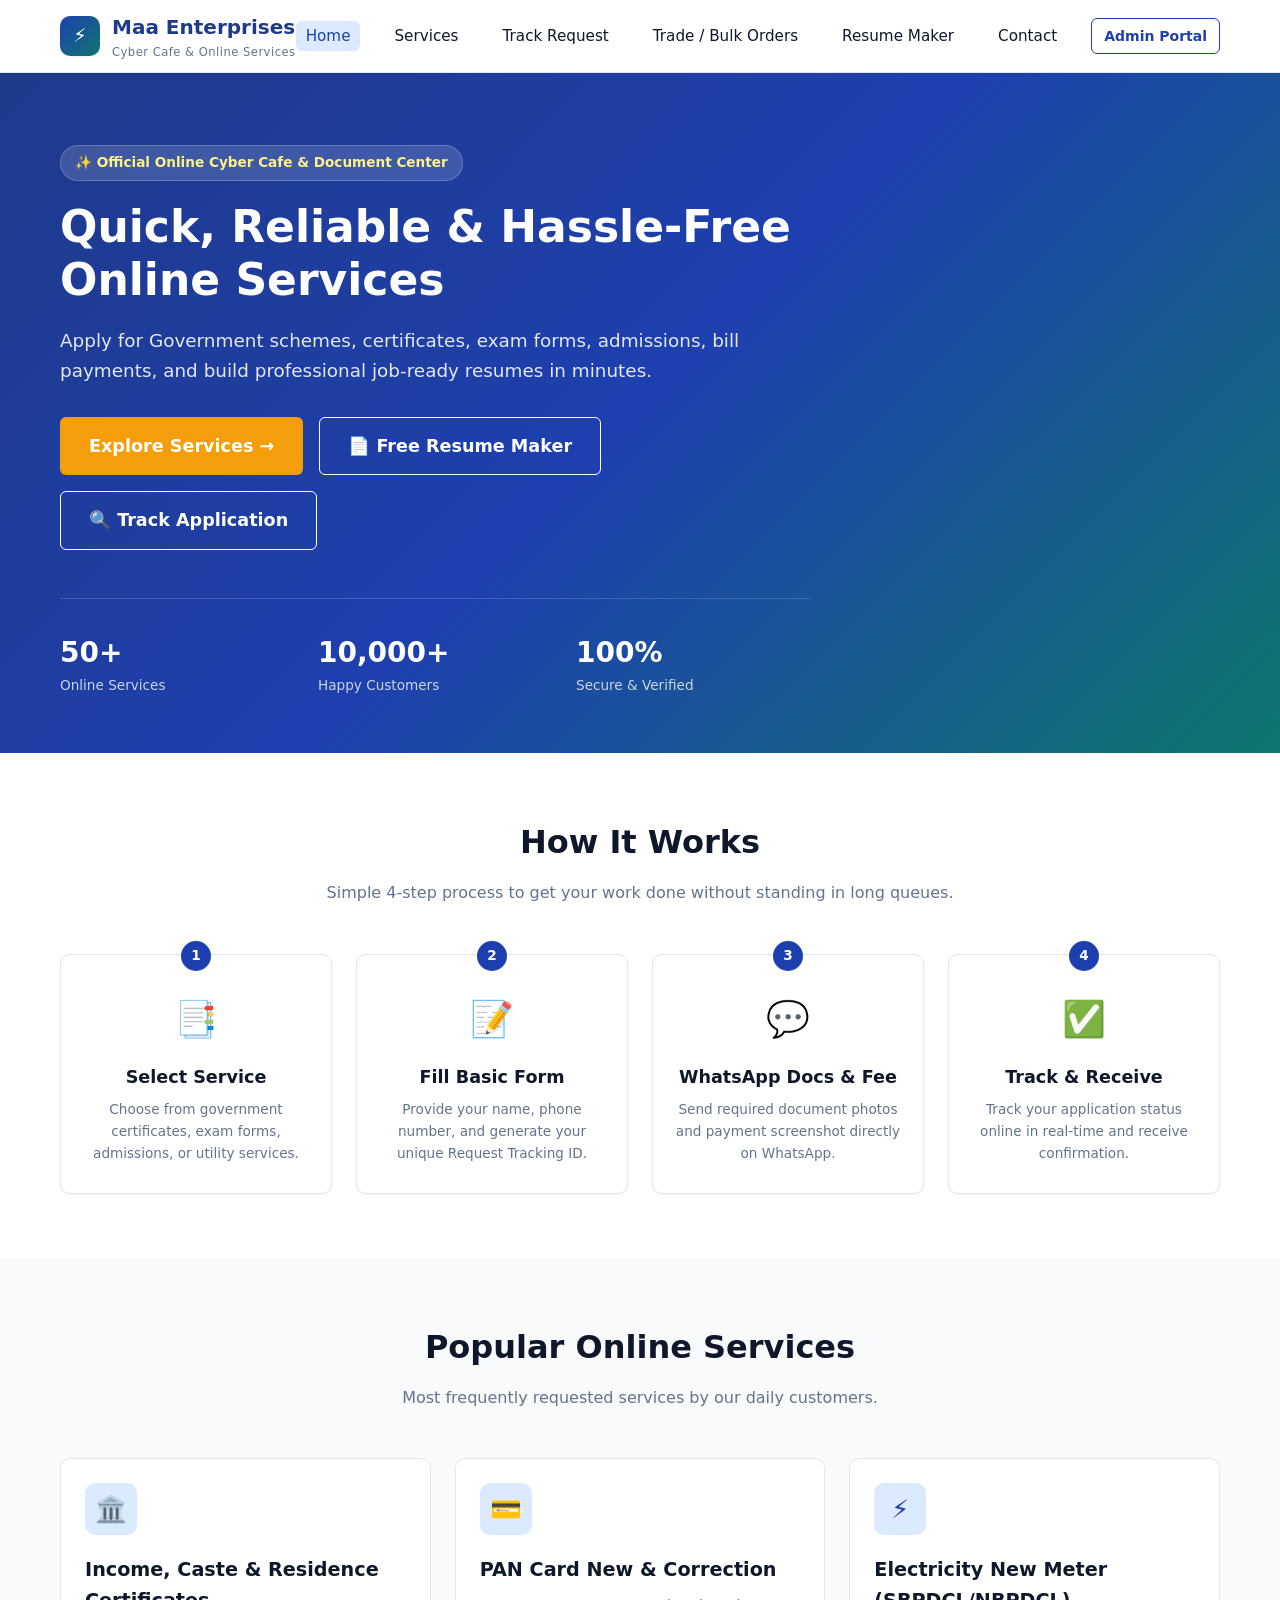
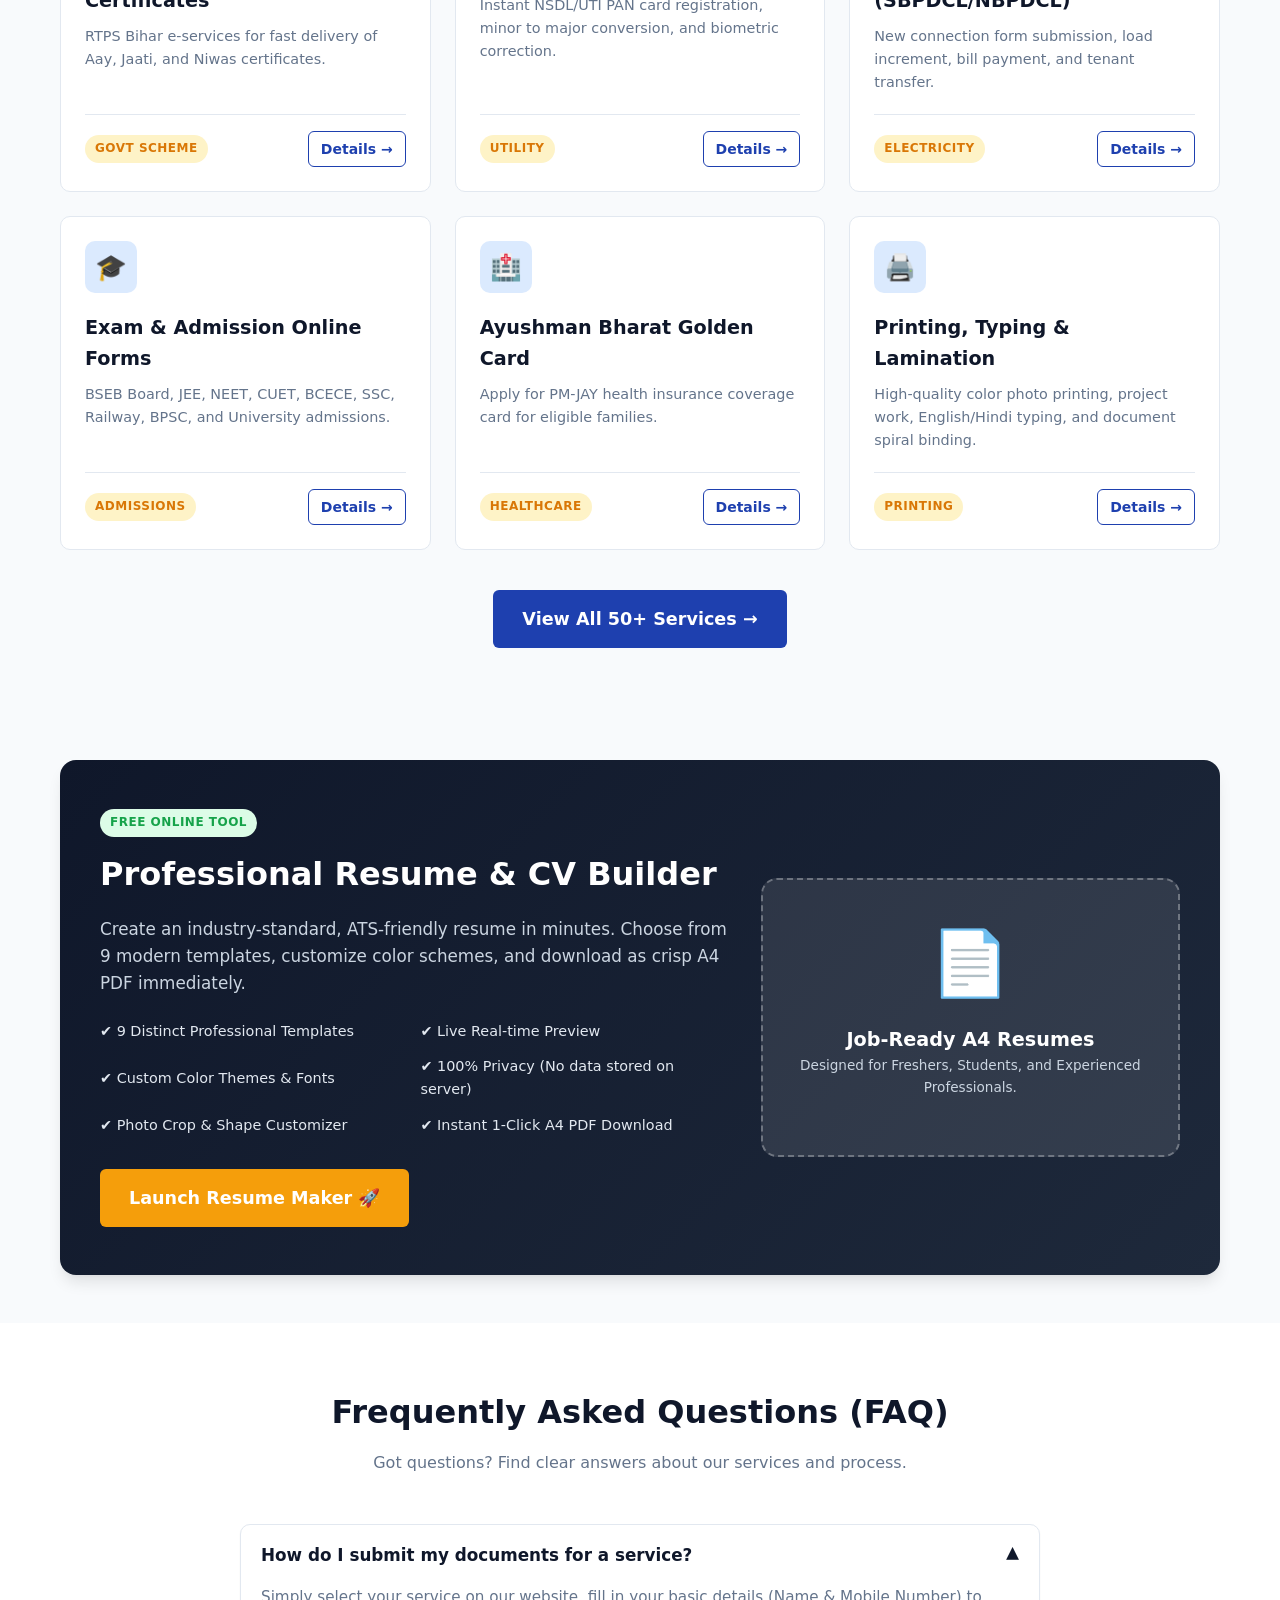
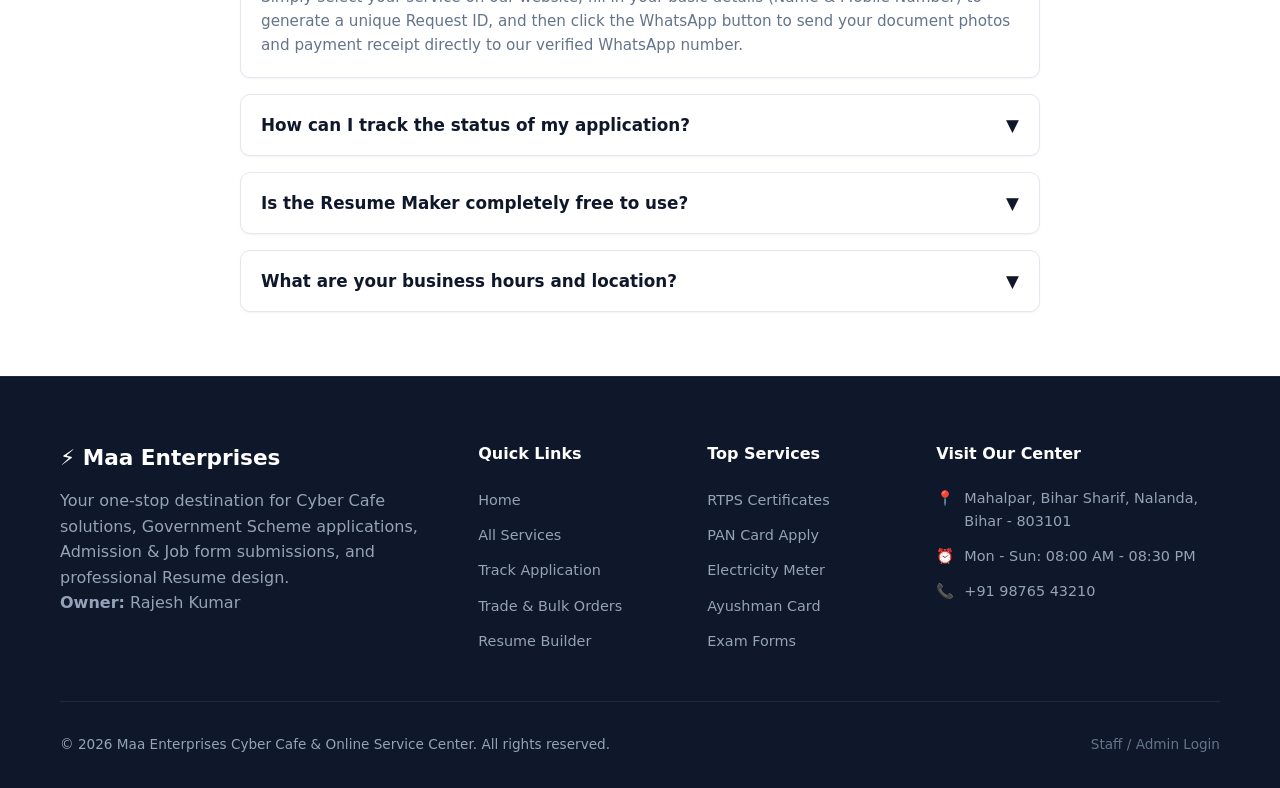
==== index.html @ 3165393e "Create index.html" ====
<!DOCTYPE html>
<html lang="en">
<head>
  <meta charset="UTF-8">
  <meta name="viewport" content="width=device-width, initial-scale=1.0">
  <title>Maa Enterprises — Cyber Cafe & Online Service Center</title>
  <meta name="description" content="Online Service Center, Cyber Cafe, Government Scheme applications, Form filling, Resume Maker, and Instant WhatsApp document processing at Mahalpar, Bihar Sharif.">
  <link rel="stylesheet" href="css/style.css">
  <link rel="preconnect" href="https://fonts.googleapis.com">
  <link rel="preconnect" href="https://fonts.gstatic.com" crossorigin>
  <link href="https://fonts.googleapis.com/css2?family=Poppins:wght@400;500;600;700;800&family=Roboto:wght@400;500;700&display=swap" rel="stylesheet">
</head>
<body>

  <!-- Navbar -->
  <header class="navbar">
    <div class="container nav-container">
      <a href="index.html" class="brand-logo">
        <div class="brand-badge">⚡</div>
        <div class="brand-text">
          <span>Maa Enterprises</span>
          <small>Cyber Cafe & Online Services</small>
        </div>
      </a>

      <button class="hamburger" id="hamburger-btn" aria-label="Toggle navigation">☰</button>

      <ul class="nav-links" id="nav-links">
        <li><a href="index.html" class="nav-link">Home</a></li>
        <li><a href="services.html" class="nav-link">Services</a></li>
        <li><a href="track-request.html" class="nav-link">Track Request</a></li>
        <li><a href="trade-request.html" class="nav-link">Trade / Bulk Orders</a></li>
        <li><a href="resume-maker.html" class="nav-link">Resume Maker</a></li>
        <li><a href="contact.html" class="nav-link">Contact</a></li>
        <li><a href="login.html" class="btn btn-outline btn-sm">Admin Portal</a></li>
      </ul>
    </div>
  </header>

  <!-- Hero Section -->
  <section class="hero">
    <div class="container">
      <div class="hero-content">
        <span class="hero-tag">✨ Official Online Cyber Cafe & Document Center</span>
        <h1 class="hero-title">Quick, Reliable & Hassle-Free Online Services</h1>
        <p class="hero-subtitle">Apply for Government schemes, certificates, exam forms, admissions, bill payments, and build professional job-ready resumes in minutes.</p>
        
        <div class="hero-cta-group">
          <a href="services.html" class="btn btn-accent btn-lg">Explore Services →</a>
          <a href="resume-maker.html" class="btn btn-outline-light btn-lg">📄 Free Resume Maker</a>
          <a href="track-request.html" class="btn btn-outline-light btn-lg">🔍 Track Application</a>
        </div>

        <div class="hero-stats">
          <div class="hero-stat-item">
            <h3>50+</h3>
            <p>Online Services</p>
          </div>
          <div class="hero-stat-item">
            <h3>10,000+</h3>
            <p>Happy Customers</p>
          </div>
          <div class="hero-stat-item">
            <h3>100%</h3>
            <p>Secure & Verified</p>
          </div>
        </div>
      </div>
    </div>
  </section>

  <!-- How It Works Section -->
  <section class="section" style="background-color: #ffffff;">
    <div class="container">
      <div class="section-header">
        <h2 class="section-title">How It Works</h2>
        <p class="section-subtitle">Simple 4-step process to get your work done without standing in long queues.</p>
      </div>

      <div class="flow-grid">
        <div class="flow-card">
          <div class="flow-number">1</div>
          <div class="flow-icon">📑</div>
          <h4>Select Service</h4>
          <p>Choose from government certificates, exam forms, admissions, or utility services.</p>
        </div>

        <div class="flow-card">
          <div class="flow-number">2</div>
          <div class="flow-icon">📝</div>
          <h4>Fill Basic Form</h4>
          <p>Provide your name, phone number, and generate your unique Request Tracking ID.</p>
        </div>

        <div class="flow-card">
          <div class="flow-number">3</div>
          <div class="flow-icon">💬</div>
          <h4>WhatsApp Docs & Fee</h4>
          <p>Send required document photos and payment screenshot directly on WhatsApp.</p>
        </div>

        <div class="flow-card">
          <div class="flow-number">4</div>
          <div class="flow-icon">✅</div>
          <h4>Track & Receive</h4>
          <p>Track your application status online in real-time and receive confirmation.</p>
        </div>
      </div>
    </div>
  </section>

  <!-- Popular Services Section -->
  <section class="section">
    <div class="container">
      <div class="section-header">
        <h2 class="section-title">Popular Online Services</h2>
        <p class="section-subtitle">Most frequently requested services by our daily customers.</p>
      </div>

      <div class="grid grid-3">
        <div class="service-card">
          <div class="service-icon-box">🏛️</div>
          <h3>Income, Caste & Residence Certificates</h3>
          <p>RTPS Bihar e-services for fast delivery of Aay, Jaati, and Niwas certificates.</p>
          <div class="service-card-footer">
            <span class="badge badge-pending">Govt Scheme</span>
            <a href="service-details.html?id=rtps-cert" class="btn btn-outline btn-sm">Details →</a>
          </div>
        </div>

        <div class="service-card">
          <div class="service-icon-box">💳</div>
          <h3>PAN Card New & Correction</h3>
          <p>Instant NSDL/UTI PAN card registration, minor to major conversion, and biometric correction.</p>
          <div class="service-card-footer">
            <span class="badge badge-pending">Utility</span>
            <a href="service-details.html?id=pan-card" class="btn btn-outline btn-sm">Details →</a>
          </div>
        </div>

        <div class="service-card">
          <div class="service-icon-box">⚡</div>
          <h3>Electricity New Meter (SBPDCL/NBPDCL)</h3>
          <p>New connection form submission, load increment, bill payment, and tenant transfer.</p>
          <div class="service-card-footer">
            <span class="badge badge-pending">Electricity</span>
            <a href="service-details.html?id=electricity-meter" class="btn btn-outline btn-sm">Details →</a>
          </div>
        </div>

        <div class="service-card">
          <div class="service-icon-box">🎓</div>
          <h3>Exam & Admission Online Forms</h3>
          <p>BSEB Board, JEE, NEET, CUET, BCECE, SSC, Railway, BPSC, and University admissions.</p>
          <div class="service-card-footer">
            <span class="badge badge-pending">Admissions</span>
            <a href="service-details.html?id=exam-forms" class="btn btn-outline btn-sm">Details →</a>
          </div>
        </div>

        <div class="service-card">
          <div class="service-icon-box">🏥</div>
          <h3>Ayushman Bharat Golden Card</h3>
          <p>Apply for PM-JAY health insurance coverage card for eligible families.</p>
          <div class="service-card-footer">
            <span class="badge badge-pending">Healthcare</span>
            <a href="service-details.html?id=ayushman-card" class="btn btn-outline btn-sm">Details →</a>
          </div>
        </div>

        <div class="service-card">
          <div class="service-icon-box">🖨️</div>
          <h3>Printing, Typing & Lamination</h3>
          <p>High-quality color photo printing, project work, English/Hindi typing, and document spiral binding.</p>
          <div class="service-card-footer">
            <span class="badge badge-pending">Printing</span>
            <a href="service-details.html?id=printing-services" class="btn btn-outline btn-sm">Details →</a>
          </div>
        </div>
      </div>

      <div style="text-align: center; margin-top: 2.5rem;">
        <a href="services.html" class="btn btn-primary btn-lg">View All 50+ Services →</a>
      </div>
    </div>
  </section>

  <!-- Resume Builder Featured Banner -->
  <section class="container">
    <div class="resume-banner">
      <div>
        <span class="badge badge-completed" style="margin-bottom: 12px;">Free Online Tool</span>
        <h3>Professional Resume & CV Builder</h3>
        <p>Create an industry-standard, ATS-friendly resume in minutes. Choose from 9 modern templates, customize color schemes, and download as crisp A4 PDF immediately.</p>
        
        <ul class="resume-features-list">
          <li>✔ 9 Distinct Professional Templates</li>
          <li>✔ Live Real-time Preview</li>
          <li>✔ Custom Color Themes & Fonts</li>
          <li>✔ 100% Privacy (No data stored on server)</li>
          <li>✔ Photo Crop & Shape Customizer</li>
          <li>✔ Instant 1-Click A4 PDF Download</li>
        </ul>

        <a href="resume-maker.html" class="btn btn-accent btn-lg">Launch Resume Maker 🚀</a>
      </div>
      <div style="display: flex; justify-content: center;">
        <div style="background: rgba(255,255,255,0.1); border: 2px dashed rgba(255,255,255,0.3); border-radius: var(--radius-lg); padding: 2rem; text-align: center;">
          <div style="font-size: 4rem; margin-bottom: 10px;">📄</div>
          <h4 style="color: #ffffff; font-size: 1.2rem;">Job-Ready A4 Resumes</h4>
          <p style="color: #cbd5e1; font-size: 0.85rem;">Designed for Freshers, Students, and Experienced Professionals.</p>
        </div>
      </div>
    </div>
  </section>

  <!-- FAQ Section -->
  <section class="section" style="background-color: #ffffff;">
    <div class="container">
      <div class="section-header">
        <h2 class="section-title">Frequently Asked Questions (FAQ)</h2>
        <p class="section-subtitle">Got questions? Find clear answers about our services and process.</p>
      </div>

      <div class="faq-list">
        <div class="faq-item active">
          <button class="faq-question">
            <span>How do I submit my documents for a service?</span>
            <span class="faq-icon">▼</span>
          </button>
          <div class="faq-answer">
            Simply select your service on our website, fill in your basic details (Name & Mobile Number) to generate a unique Request ID, and then click the WhatsApp button to send your document photos and payment receipt directly to our verified WhatsApp number.
          </div>
        </div>

        <div class="faq-item">
          <button class="faq-question">
            <span>How can I track the status of my application?</span>
            <span class="faq-icon">▼</span>
          </button>
          <div class="faq-answer">
            Go to the <strong>Track Request</strong> page from the top navigation bar, enter your Request ID (e.g. MAA-123456) and your 10-digit mobile number. You will see real-time updates (Pending, Processing, Completed, or Rejected).
          </div>
        </div>

        <div class="faq-item">
          <button class="faq-question">
            <span>Is the Resume Maker completely free to use?</span>
            <span class="faq-icon">▼</span>
          </button>
          <div class="faq-answer">
            Yes! Our Resume Maker is 100% free and client-side secure. You can build, customize colors, and download your resume PDF instantly without creating any account.
          </div>
        </div>

        <div class="faq-item">
          <button class="faq-question">
            <span>What are your business hours and location?</span>
            <span class="faq-icon">▼</span>
          </button>
          <div class="faq-answer">
            We are located at <strong>Mahalpar, Bihar Sharif, Nalanda, Bihar</strong>. Our center is open Monday through Sunday from 08:00 AM to 08:30 PM.
          </div>
        </div>
      </div>
    </div>
  </section>

  <!-- Footer -->
  <footer class="footer">
    <div class="container">
      <div class="footer-grid">
        <div class="footer-brand">
          <h3>⚡ Maa Enterprises</h3>
          <p>Your one-stop destination for Cyber Cafe solutions, Government Scheme applications, Admission & Job form submissions, and professional Resume design.</p>
          <p><strong>Owner:</strong> Rajesh Kumar</p>
        </div>

        <div>
          <h4 class="footer-heading">Quick Links</h4>
          <ul class="footer-links">
            <li><a href="index.html">Home</a></li>
            <li><a href="services.html">All Services</a></li>
            <li><a href="track-request.html">Track Application</a></li>
            <li><a href="trade-request.html">Trade & Bulk Orders</a></li>
            <li><a href="resume-maker.html">Resume Builder</a></li>
          </ul>
        </div>

        <div>
          <h4 class="footer-heading">Top Services</h4>
          <ul class="footer-links">
            <li><a href="service-details.html?id=rtps-cert">RTPS Certificates</a></li>
            <li><a href="service-details.html?id=pan-card">PAN Card Apply</a></li>
            <li><a href="service-details.html?id=electricity-meter">Electricity Meter</a></li>
            <li><a href="service-details.html?id=ayushman-card">Ayushman Card</a></li>
            <li><a href="service-details.html?id=exam-forms">Exam Forms</a></li>
          </ul>
        </div>

        <div>
          <h4 class="footer-heading">Visit Our Center</h4>
          <div class="footer-contact-item">
            <span>📍</span>
            <span>Mahalpar, Bihar Sharif, Nalanda, Bihar - 803101</span>
          </div>
          <div class="footer-contact-item">
            <span>⏰</span>
            <span>Mon - Sun: 08:00 AM - 08:30 PM</span>
          </div>
          <div class="footer-contact-item">
            <span>📞</span>
            <span>+91 98765 43210</span>
          </div>
        </div>
      </div>

      <div class="footer-bottom">
        <p>&copy; <span id="current-year">2026</span> Maa Enterprises Cyber Cafe & Online Service Center. All rights reserved.</p>
        <p><a href="login.html" style="color: #64748b;">Staff / Admin Login</a></p>
      </div>
    </div>
  </footer>

  <!-- Global Application Script -->
  <script type="module" src="js/app.js"></script>
</body>
</html>
---- css/style.css ----
/* ==========================================================================
   MAA ENTERPRISES - MAIN DESIGN SYSTEM & STYLESHEET
   Production Ready CSS with Modern Variables, Utilities & Mobile-First Design
   ========================================================================== */

:root {
  /* Brand Color Palette */
  --primary: #1e40af;        /* Royal Deep Blue */
  --primary-hover: #1d4ed8;
  --primary-dark: #1e3a8a;
  --primary-light: #dbeafe;
  --secondary: #0f766e;      /* Deep Teal */
  --secondary-hover: #115e59;
  --secondary-light: #ccfbf1;
  --accent: #f59e0b;         /* Warm Amber */
  --accent-hover: #d97706;
  --accent-light: #fef3c7;

  /* Neutral Colors */
  --bg-main: #f8fafc;
  --bg-surface: #ffffff;
  --bg-card: #ffffff;
  --border: #e2e8f0;
  --border-focus: #3b82f6;
  --text-main: #0f172a;
  --text-muted: #64748b;
  --text-light: #94a3b8;

  /* Status Colors */
  --success: #16a34a;
  --success-bg: #dcfce7;
  --warning: #d97706;
  --warning-bg: #fef3c7;
  --danger: #dc2626;
  --danger-bg: #fee2e2;
  --info: #0284c7;
  --info-bg: #e0f2fe;

  /* Shadows */
  --shadow-sm: 0 1px 2px 0 rgba(0, 0, 0, 0.05);
  --shadow-md: 0 4px 6px -1px rgba(0, 0, 0, 0.1), 0 2px 4px -2px rgba(0, 0, 0, 0.05);
  --shadow-lg: 0 10px 15px -3px rgba(0, 0, 0, 0.1), 0 4px 6px -4px rgba(0, 0, 0, 0.05);
  --shadow-xl: 0 20px 25px -5px rgba(0, 0, 0, 0.1), 0 8px 10px -6px rgba(0, 0, 0, 0.04);

  /* Radius & Transitions */
  --radius-sm: 6px;
  --radius-md: 10px;
  --radius-lg: 16px;
  --radius-full: 9999px;
  --transition: all 0.25s cubic-bezier(0.4, 0, 0.2, 1);
  --font-main: 'Segoe UI', system-ui, -apple-system, BlinkMacSystemFont, Roboto, Oxygen, Ubuntu, Cantarell, sans-serif;
}

/* Global Reset */
*, *::before, *::after {
  box-sizing: border-box;
  margin: 0;
  padding: 0;
}

html {
  scroll-behavior: smooth;
  font-size: 16px;
}

body {
  font-family: var(--font-main);
  background-color: var(--bg-main);
  color: var(--text-main);
  line-height: 1.6;
  min-height: 100vh;
  display: flex;
  flex-direction: column;
}

img {
  max-width: 100%;
  height: auto;
  display: block;
}

a {
  color: var(--primary);
  text-decoration: none;
  transition: var(--transition);
}

a:hover {
  color: var(--primary-hover);
}

button, input, select, textarea {
  font-family: inherit;
  font-size: 1rem;
}

/* Container */
.container {
  width: 100%;
  max-width: 1200px;
  margin: 0 auto;
  padding: 0 1.25rem;
}

.container-sm {
  max-width: 800px;
}

/* Navbar */
.navbar {
  background-color: var(--bg-surface);
  border-bottom: 1px solid var(--border);
  position: sticky;
  top: 0;
  z-index: 1000;
  box-shadow: var(--shadow-sm);
  transition: var(--transition);
}

.nav-container {
  display: flex;
  align-items: center;
  justify-content: space-between;
  height: 72px;
}

.brand-logo {
  display: flex;
  align-items: center;
  gap: 12px;
  font-weight: 700;
  font-size: 1.25rem;
  color: var(--primary-dark);
}

.brand-badge {
  background: linear-gradient(135deg, var(--primary), var(--secondary));
  color: #fff;
  width: 40px;
  height: 40px;
  border-radius: var(--radius-md);
  display: flex;
  align-items: center;
  justify-content: center;
  font-size: 1.2rem;
  box-shadow: var(--shadow-sm);
}

.brand-text small {
  display: block;
  font-size: 0.72rem;
  color: var(--text-muted);
  font-weight: 500;
  letter-spacing: 0.5px;
}

.nav-links {
  display: flex;
  align-items: center;
  list-style: none;
  gap: 1.5rem;
}

.nav-link {
  color: var(--text-main);
  font-weight: 500;
  font-size: 0.95rem;
  padding: 6px 10px;
  border-radius: var(--radius-sm);
  transition: var(--transition);
}

.nav-link:hover, .nav-link.active {
  color: var(--primary);
  background-color: var(--primary-light);
}

.hamburger {
  display: none;
  background: none;
  border: none;
  font-size: 1.6rem;
  color: var(--text-main);
  cursor: pointer;
}

/* Buttons */
.btn {
  display: inline-flex;
  align-items: center;
  justify-content: center;
  gap: 8px;
  font-weight: 600;
  padding: 10px 20px;
  border-radius: var(--radius-sm);
  border: 1px solid transparent;
  cursor: pointer;
  transition: var(--transition);
  text-align: center;
}

.btn-primary {
  background-color: var(--primary);
  color: #ffffff;
}
.btn-primary:hover {
  background-color: var(--primary-hover);
  color: #ffffff;
  box-shadow: var(--shadow-md);
}

.btn-secondary {
  background-color: var(--secondary);
  color: #ffffff;
}
.btn-secondary:hover {
  background-color: var(--secondary-hover);
  color: #ffffff;
}

.btn-accent {
  background-color: var(--accent);
  color: #ffffff;
}
.btn-accent:hover {
  background-color: var(--accent-hover);
  color: #ffffff;
}

.btn-outline {
  background-color: transparent;
  border-color: var(--primary);
  color: var(--primary);
}
.btn-outline:hover {
  background-color: var(--primary-light);
}

.btn-outline-light {
  background-color: transparent;
  border-color: #ffffff;
  color: #ffffff;
}
.btn-outline-light:hover {
  background-color: rgba(255, 255, 255, 0.15);
  color: #ffffff;
}

.btn-sm { padding: 6px 12px; font-size: 0.875rem; }
.btn-lg { padding: 14px 28px; font-size: 1.1rem; }
.btn-block { width: 100%; }

.btn-whatsapp {
  background-color: #25d366;
  color: #ffffff;
}
.btn-whatsapp:hover {
  background-color: #128c7e;
  color: #ffffff;
}

/* Forms */
.form-group {
  margin-bottom: 1.25rem;
}

.form-label {
  display: block;
  font-weight: 600;
  font-size: 0.9rem;
  margin-bottom: 6px;
  color: var(--text-main);
}

.form-label.required::after {
  content: " *";
  color: var(--danger);
}

.form-control {
  width: 100%;
  padding: 10px 14px;
  border: 1.5px solid var(--border);
  border-radius: var(--radius-sm);
  background-color: #ffffff;
  color: var(--text-main);
  transition: var(--transition);
}

.form-control:focus {
  outline: none;
  border-color: var(--border-focus);
  box-shadow: 0 0 0 3px rgba(59, 130, 246, 0.15);
}

/* Cards & Grid */
.card {
  background-color: var(--bg-card);
  border: 1px solid var(--border);
  border-radius: var(--radius-md);
  padding: 1.5rem;
  box-shadow: var(--shadow-sm);
  transition: var(--transition);
}

.card:hover {
  box-shadow: var(--shadow-md);
}

.card-header {
  border-bottom: 1px solid var(--border);
  padding-bottom: 1rem;
  margin-bottom: 1rem;
}

.card-title {
  font-size: 1.25rem;
  font-weight: 700;
  color: var(--text-main);
}

.grid { display: grid; gap: 1.5rem; }
.grid-2 { grid-template-columns: repeat(2, 1fr); }
.grid-3 { grid-template-columns: repeat(3, 1fr); }
.grid-4 { grid-template-columns: repeat(4, 1fr); }

/* Badges */
.badge {
  display: inline-flex;
  align-items: center;
  padding: 4px 10px;
  border-radius: var(--radius-full);
  font-size: 0.75rem;
  font-weight: 700;
  text-transform: uppercase;
  letter-spacing: 0.5px;
}

.badge-pending { background-color: var(--warning-bg); color: var(--warning); }
.badge-processing { background-color: var(--info-bg); color: var(--info); }
.badge-completed, .badge-paid { background-color: var(--success-bg); color: var(--success); }
.badge-rejected { background-color: var(--danger-bg); color: var(--danger); }
.badge-gray { background-color: #f1f5f9; color: var(--text-muted); }

/* Hero Section */
.hero {
  background: linear-gradient(135deg, #1e3a8a 0%, #1e40af 50%, #0f766e 100%);
  color: #ffffff;
  padding: 4.5rem 0 3.5rem;
  position: relative;
  overflow: hidden;
}

.hero-content {
  max-width: 750px;
  position: relative;
  z-index: 1;
}

.hero-tag {
  display: inline-block;
  background: rgba(255, 255, 255, 0.15);
  backdrop-filter: blur(8px);
  color: #fef08a;
  padding: 6px 14px;
  border-radius: var(--radius-full);
  font-size: 0.85rem;
  font-weight: 600;
  margin-bottom: 1.25rem;
  border: 1px solid rgba(255, 255, 255, 0.2);
}

.hero-title {
  font-size: 2.75rem;
  font-weight: 800;
  line-height: 1.2;
  margin-bottom: 1.25rem;
}

.hero-subtitle {
  font-size: 1.15rem;
  color: #e2e8f0;
  margin-bottom: 2rem;
  line-height: 1.6;
}

.hero-cta-group {
  display: flex;
  flex-wrap: wrap;
  gap: 1rem;
}

.hero-stats {
  display: grid;
  grid-template-columns: repeat(3, 1fr);
  gap: 1.5rem;
  margin-top: 3rem;
  padding-top: 2rem;
  border-top: 1px solid rgba(255, 255, 255, 0.15);
}

.hero-stat-item h3 {
  font-size: 1.75rem;
  font-weight: 700;
  color: #ffffff;
}

.hero-stat-item p {
  font-size: 0.85rem;
  color: #cbd5e1;
}

/* Sections & Flow */
.section {
  padding: 4rem 0;
}

.section-header {
  text-align: center;
  max-width: 650px;
  margin: 0 auto 3rem;
}

.section-title {
  font-size: 2rem;
  font-weight: 700;
  color: var(--text-main);
  margin-bottom: 0.75rem;
}

.section-subtitle {
  font-size: 1rem;
  color: var(--text-muted);
}

.flow-grid {
  display: grid;
  grid-template-columns: repeat(4, 1fr);
  gap: 1.5rem;
}

.flow-card {
  background: var(--bg-surface);
  border: 1px solid var(--border);
  border-radius: var(--radius-md);
  padding: 1.75rem 1.25rem;
  text-align: center;
  position: relative;
  box-shadow: var(--shadow-sm);
  transition: var(--transition);
}

.flow-card:hover {
  transform: translateY(-4px);
  box-shadow: var(--shadow-md);
  border-color: var(--primary-light);
}

.flow-number {
  position: absolute;
  top: -14px;
  left: 50%;
  transform: translateX(-50%);
  width: 30px;
  height: 30px;
  background: var(--primary);
  color: #fff;
  border-radius: 50%;
  display: flex;
  align-items: center;
  justify-content: center;
  font-weight: 700;
  font-size: 0.85rem;
  box-shadow: var(--shadow-sm);
}

.flow-icon {
  font-size: 2.2rem;
  margin: 0.5rem 0 1rem;
  color: var(--primary);
}

.flow-card h4 {
  font-size: 1.1rem;
  font-weight: 700;
  margin-bottom: 0.5rem;
}

.flow-card p {
  font-size: 0.85rem;
  color: var(--text-muted);
}

/* Service Card */
.service-card {
  display: flex;
  flex-direction: column;
  background: #ffffff;
  border: 1px solid var(--border);
  border-radius: var(--radius-md);
  padding: 1.5rem;
  transition: var(--transition);
}

.service-card:hover {
  transform: translateY(-3px);
  box-shadow: var(--shadow-md);
  border-color: var(--primary-hover);
}

.service-icon-box {
  width: 52px;
  height: 52px;
  border-radius: var(--radius-md);
  background-color: var(--primary-light);
  color: var(--primary);
  display: flex;
  align-items: center;
  justify-content: center;
  font-size: 1.6rem;
  margin-bottom: 1.25rem;
}

.service-card h3 {
  font-size: 1.2rem;
  font-weight: 700;
  margin-bottom: 0.5rem;
}

.service-card p {
  font-size: 0.9rem;
  color: var(--text-muted);
  margin-bottom: 1.25rem;
  flex-grow: 1;
}

.service-card-footer {
  display: flex;
  align-items: center;
  justify-content: space-between;
  border-top: 1px solid var(--border);
  padding-top: 1rem;
  margin-top: auto;
}

/* Resume Banner */
.resume-banner {
  background: linear-gradient(135deg, #0f172a 0%, #1e293b 100%);
  color: #ffffff;
  border-radius: var(--radius-lg);
  padding: 3rem 2.5rem;
  margin: 3rem 0;
  display: grid;
  grid-template-columns: 1.2fr 0.8fr;
  gap: 2rem;
  align-items: center;
  box-shadow: var(--shadow-lg);
}

.resume-banner h3 {
  font-size: 2rem;
  font-weight: 800;
  margin-bottom: 1rem;
  color: #ffffff;
}

.resume-banner p {
  color: #cbd5e1;
  font-size: 1.05rem;
  margin-bottom: 1.5rem;
}

.resume-features-list {
  display: grid;
  grid-template-columns: repeat(2, 1fr);
  gap: 0.75rem;
  list-style: none;
  margin-bottom: 2rem;
}

.resume-features-list li {
  display: flex;
  align-items: center;
  gap: 8px;
  font-size: 0.9rem;
  color: #e2e8f0;
}

/* FAQ Accordion */
.faq-list {
  max-width: 800px;
  margin: 0 auto;
  display: flex;
  flex-direction: column;
  gap: 1rem;
}

.faq-item {
  background: #ffffff;
  border: 1px solid var(--border);
  border-radius: var(--radius-md);
  overflow: hidden;
  box-shadow: var(--shadow-sm);
}

.faq-question {
  width: 100%;
  padding: 1.25rem;
  display: flex;
  justify-content: space-between;
  align-items: center;
  background: none;
  border: none;
  font-size: 1.05rem;
  font-weight: 600;
  color: var(--text-main);
  cursor: pointer;
  text-align: left;
}

.faq-answer {
  padding: 0 1.25rem 1.25rem;
  color: var(--text-muted);
  font-size: 0.95rem;
  line-height: 1.6;
  display: none;
}

.faq-item.active .faq-answer { display: block; }
.faq-item.active .faq-icon { transform: rotate(180deg); }

/* Modals & Toasts */
.modal-overlay {
  position: fixed;
  top: 0; left: 0; right: 0; bottom: 0;
  background: rgba(15, 23, 42, 0.6);
  backdrop-filter: blur(4px);
  display: flex;
  align-items: center;
  justify-content: center;
  z-index: 2000;
  opacity: 0;
  visibility: hidden;
  transition: var(--transition);
  padding: 1rem;
}

.modal-overlay.active { opacity: 1; visibility: visible; }

.modal-content {
  background: #ffffff;
  border-radius: var(--radius-lg);
  max-width: 550px;
  width: 100%;
  padding: 2rem;
  box-shadow: var(--shadow-xl);
  transform: scale(0.95);
  transition: var(--transition);
  position: relative;
}

.modal-overlay.active .modal-content { transform: scale(1); }

.modal-close-btn {
  position: absolute;
  top: 16px; right: 16px;
  background: none; border: none;
  font-size: 1.5rem;
  cursor: pointer;
  color: var(--text-muted);
}

.toast-container {
  position: fixed;
  bottom: 24px; right: 24px;
  z-index: 3000;
  display: flex;
  flex-direction: column;
  gap: 10px;
}

.toast {
  background: #0f172a;
  color: #ffffff;
  padding: 12px 20px;
  border-radius: var(--radius-md);
  box-shadow: var(--shadow-lg);
  font-size: 0.9rem;
  display: flex;
  align-items: center;
  gap: 10px;
  min-width: 260px;
}

.toast.success { border-left: 4px solid var(--success); }
.toast.error { border-left: 4px solid var(--danger); }
.toast.info { border-left: 4px solid var(--info); }

/* Footer */
.footer {
  background-color: #0f172a;
  color: #94a3b8;
  padding: 4rem 0 2rem;
  margin-top: auto;
  border-top: 1px solid #1e293b;
}

.footer-grid {
  display: grid;
  grid-template-columns: 2fr 1fr 1fr 1.5fr;
  gap: 2.5rem;
  margin-bottom: 3rem;
}

.footer-brand h3 { color: #ffffff; font-size: 1.35rem; margin-bottom: 0.75rem; }
.footer-heading { color: #ffffff; font-size: 1rem; font-weight: 700; margin-bottom: 1.25rem; }

.footer-links {
  list-style: none;
  display: flex;
  flex-direction: column;
  gap: 0.6rem;
}

.footer-links a { color: #94a3b8; font-size: 0.9rem; }
.footer-links a:hover { color: #ffffff; padding-left: 4px; }

.footer-contact-item {
  display: flex;
  align-items: flex-start;
  gap: 10px;
  font-size: 0.9rem;
  margin-bottom: 0.75rem;
}

.footer-bottom {
  border-top: 1px solid #1e293b;
  padding-top: 2rem;
  display: flex;
  justify-content: space-between;
  align-items: center;
  font-size: 0.85rem;
}

/* Responsive */
@media (max-width: 992px) {
  .grid-4, .grid-3 { grid-template-columns: repeat(2, 1fr); }
  .flow-grid { grid-template-columns: repeat(2, 1fr); gap: 2rem; }
  .resume-banner { grid-template-columns: 1fr; }
  .footer-grid { grid-template-columns: 1fr 1fr; }
}

@media (max-width: 768px) {
  .hamburger { display: block; }
  .nav-links {
    display: none;
    position: absolute;
    top: 72px; left: 0; width: 100%;
    background-color: var(--bg-surface);
    flex-direction: column;
    padding: 1.5rem;
    border-bottom: 1px solid var(--border);
    box-shadow: var(--shadow-lg);
    gap: 1rem;
  }
  .nav-links.active { display: flex; }
  .hero-title { font-size: 2.1rem; }
  .grid-2, .grid-3, .flow-grid, .footer-grid { grid-template-columns: 1fr; }
  .footer-bottom { flex-direction: column; gap: 1rem; text-align: center; }
}
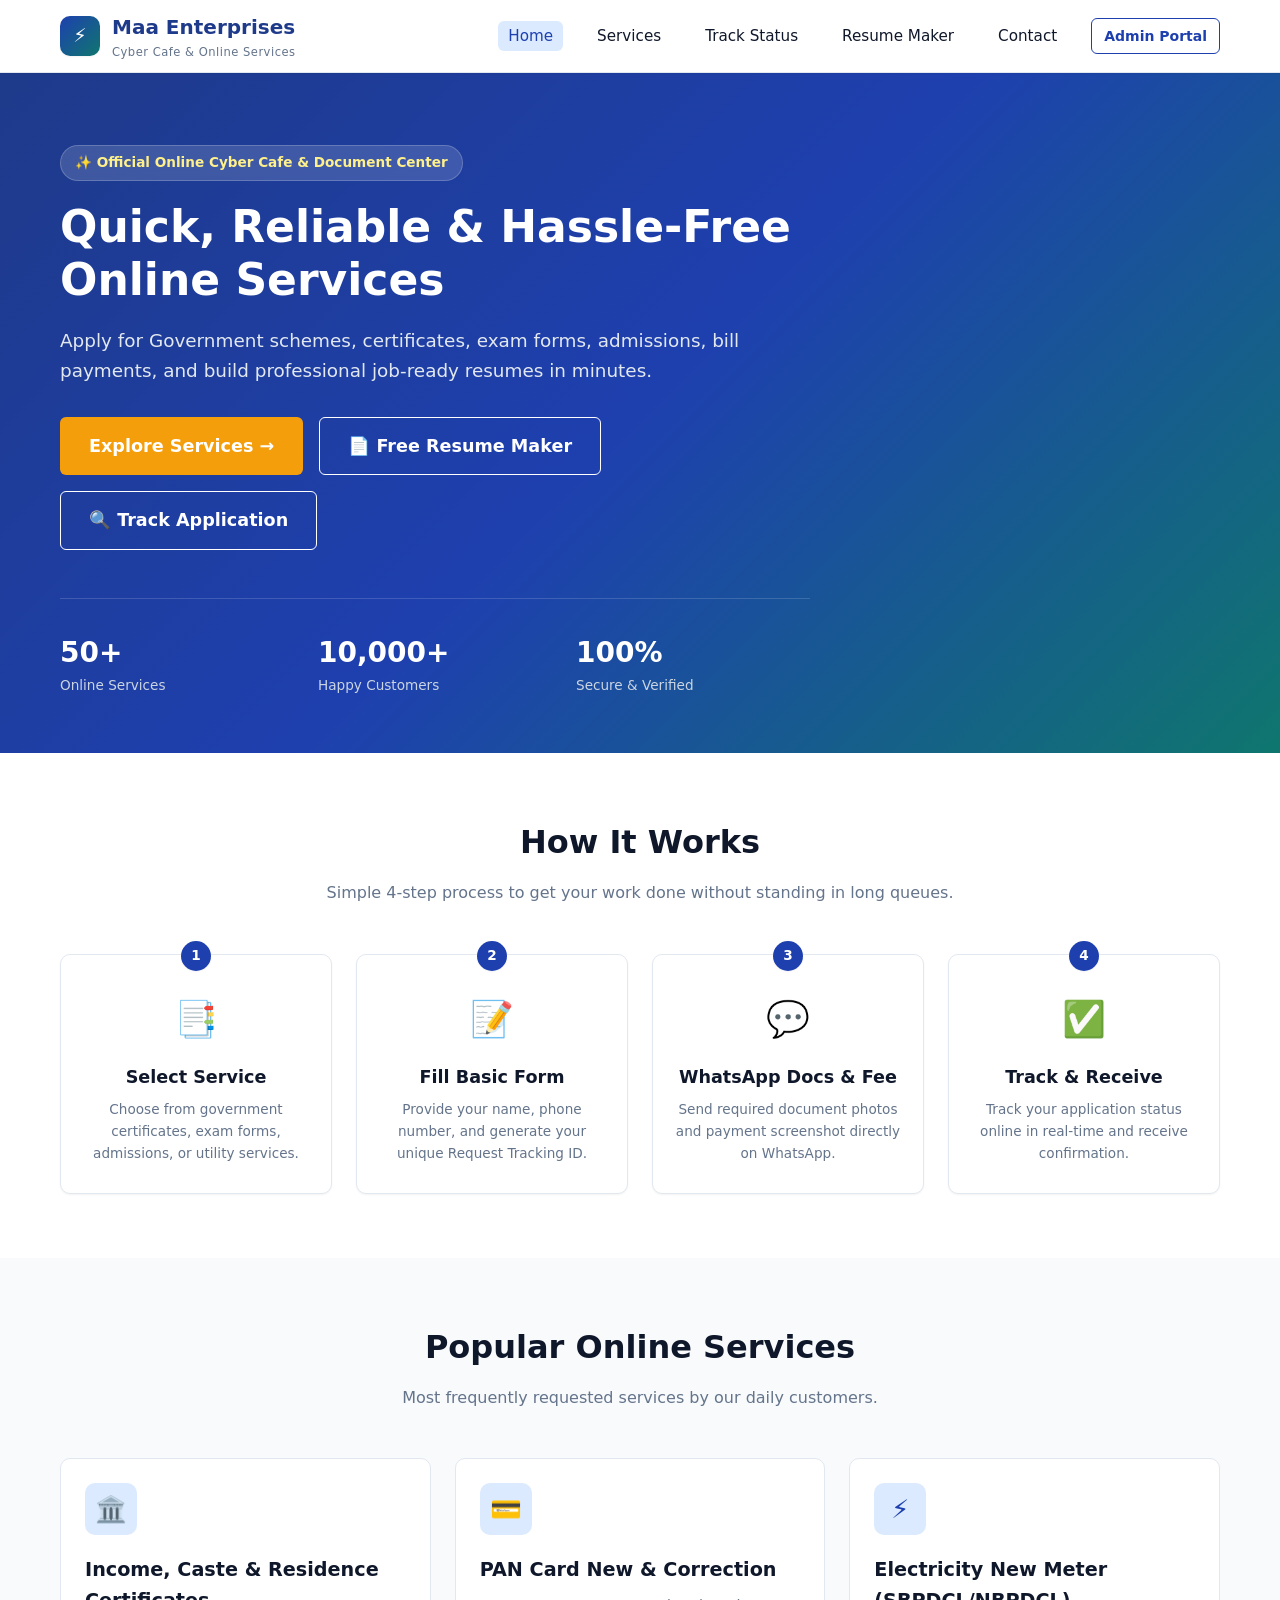
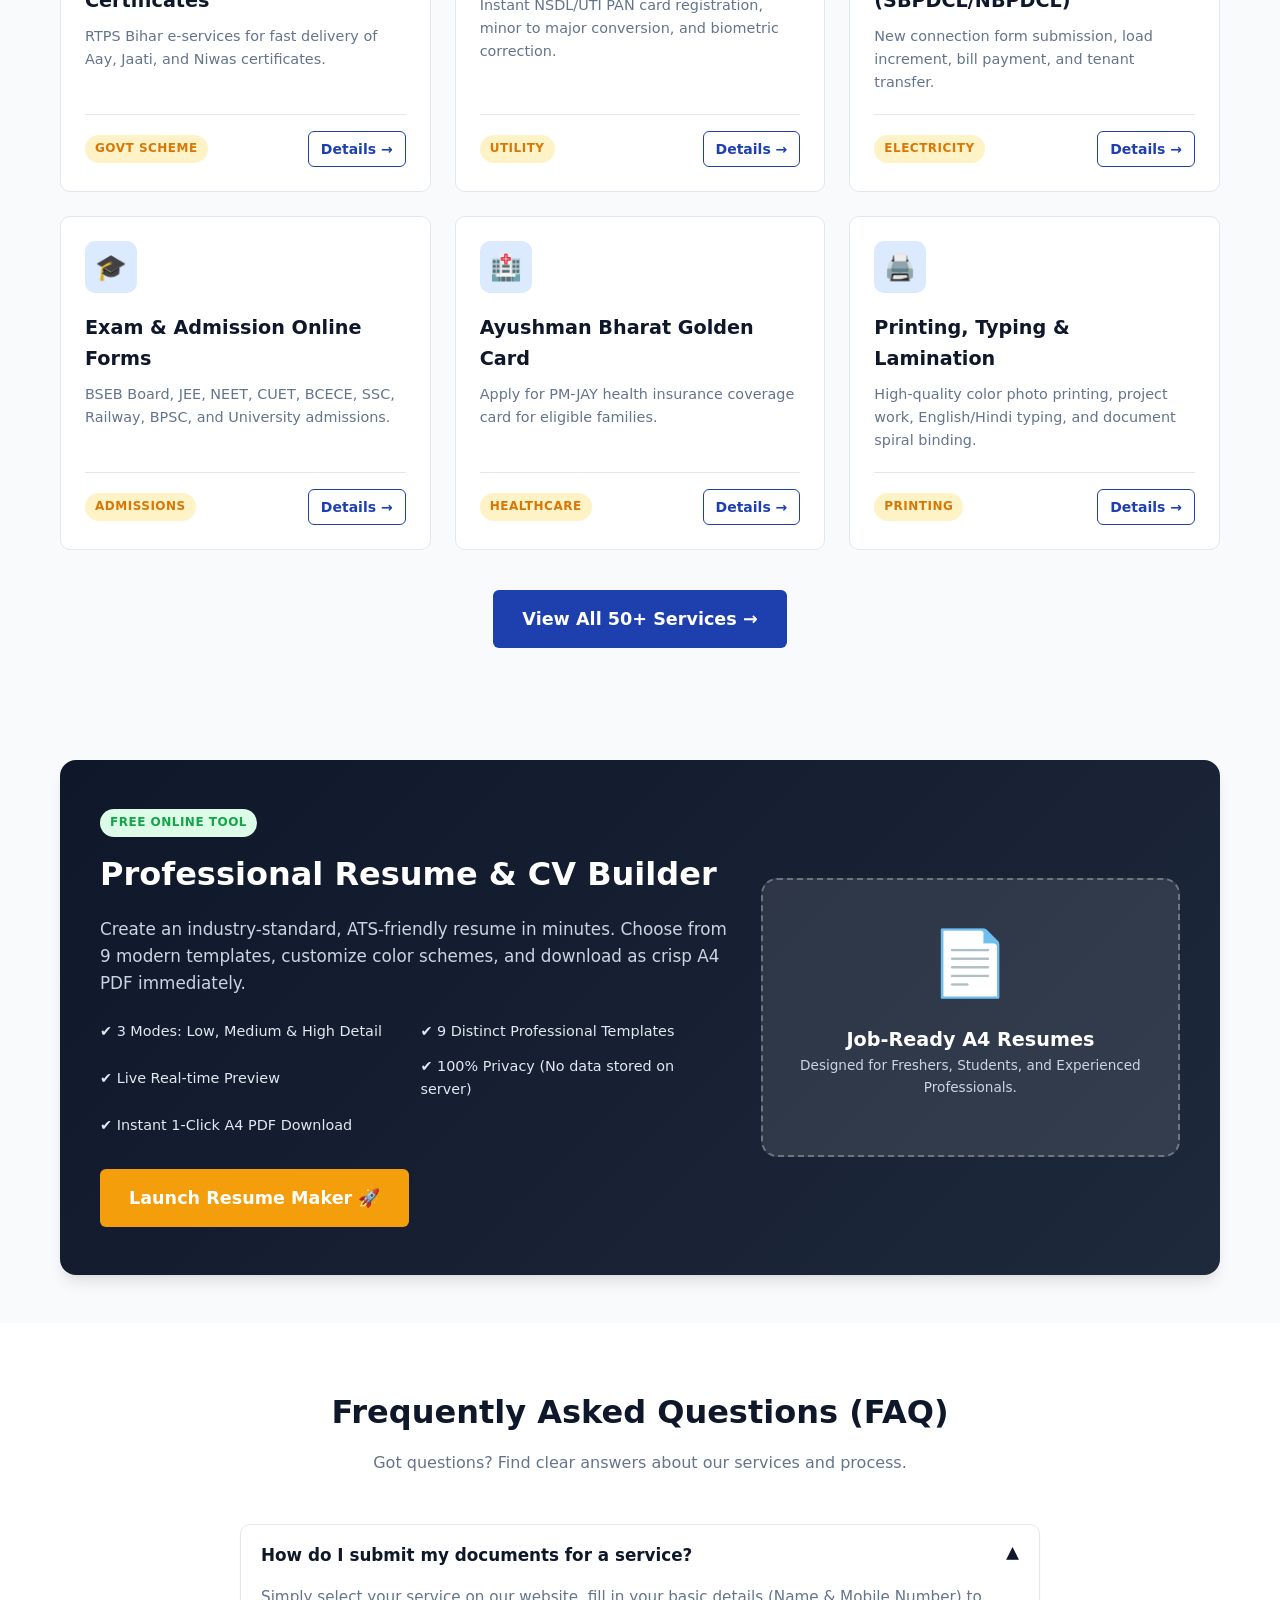
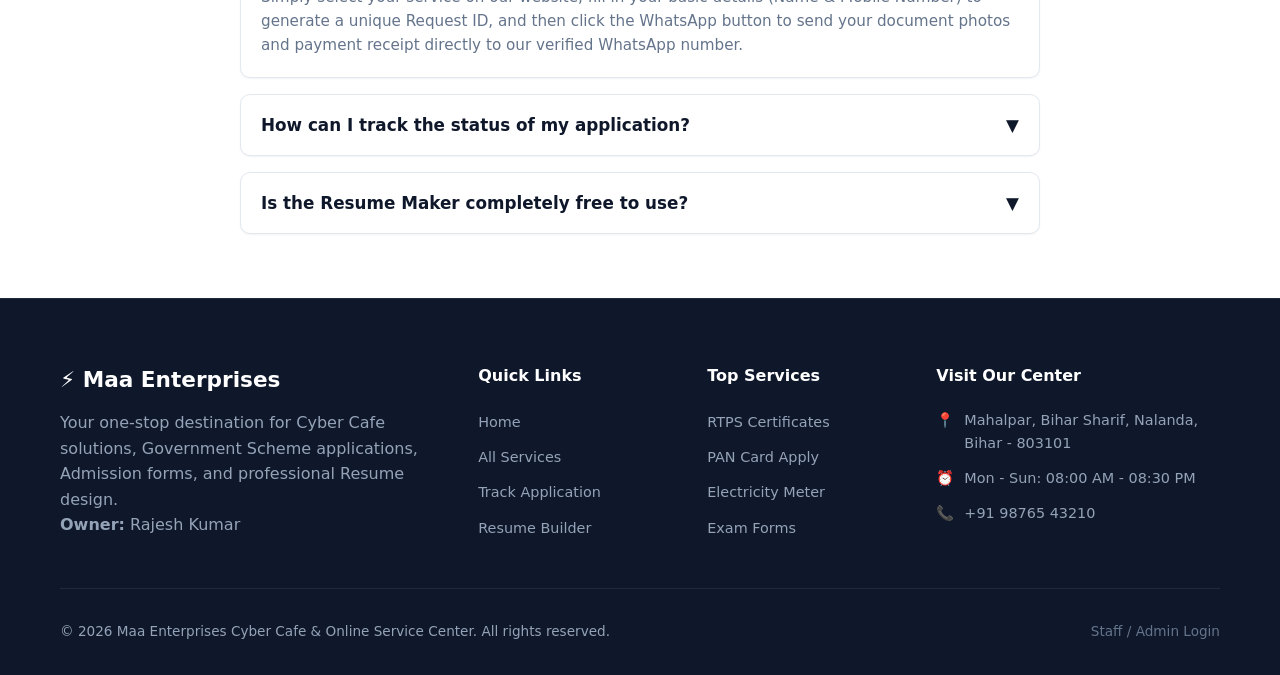
==== commit 12c040a4: "Refactor navigation and update footer content Updated navigation links and FAQ content for clarity. " ====
--- a/index.html
+++ b/index.html
@@ -26,10 +26,9 @@
       <button class="hamburger" id="hamburger-btn" aria-label="Toggle navigation">☰</button>
 
       <ul class="nav-links" id="nav-links">
-        <li><a href="index.html" class="nav-link">Home</a></li>
+        <li><a href="index.html" class="nav-link active">Home</a></li>
         <li><a href="services.html" class="nav-link">Services</a></li>
-        <li><a href="track-request.html" class="nav-link">Track Request</a></li>
-        <li><a href="trade-request.html" class="nav-link">Trade / Bulk Orders</a></li>
+        <li><a href="track-request.html" class="nav-link">Track Status</a></li>
         <li><a href="resume-maker.html" class="nav-link">Resume Maker</a></li>
         <li><a href="contact.html" class="nav-link">Contact</a></li>
         <li><a href="login.html" class="btn btn-outline btn-sm">Admin Portal</a></li>
@@ -194,11 +193,10 @@
         <p>Create an industry-standard, ATS-friendly resume in minutes. Choose from 9 modern templates, customize color schemes, and download as crisp A4 PDF immediately.</p>
         
         <ul class="resume-features-list">
+          <li>✔ 3 Modes: Low, Medium & High Detail</li>
           <li>✔ 9 Distinct Professional Templates</li>
           <li>✔ Live Real-time Preview</li>
-          <li>✔ Custom Color Themes & Fonts</li>
           <li>✔ 100% Privacy (No data stored on server)</li>
-          <li>✔ Photo Crop & Shape Customizer</li>
           <li>✔ Instant 1-Click A4 PDF Download</li>
         </ul>
 
@@ -239,7 +237,7 @@
             <span class="faq-icon">▼</span>
           </button>
           <div class="faq-answer">
-            Go to the <strong>Track Request</strong> page from the top navigation bar, enter your Request ID (e.g. MAA-123456) and your 10-digit mobile number. You will see real-time updates (Pending, Processing, Completed, or Rejected).
+            Go to the <strong>Track Status</strong> page from the top navigation bar, enter your Request ID (e.g. MAA-123456) and your 10-digit mobile number. You will see real-time updates (Pending, Processing, Completed, or Rejected).
           </div>
         </div>
 
@@ -252,16 +250,6 @@
             Yes! Our Resume Maker is 100% free and client-side secure. You can build, customize colors, and download your resume PDF instantly without creating any account.
           </div>
         </div>
-
-        <div class="faq-item">
-          <button class="faq-question">
-            <span>What are your business hours and location?</span>
-            <span class="faq-icon">▼</span>
-          </button>
-          <div class="faq-answer">
-            We are located at <strong>Mahalpar, Bihar Sharif, Nalanda, Bihar</strong>. Our center is open Monday through Sunday from 08:00 AM to 08:30 PM.
-          </div>
-        </div>
       </div>
     </div>
   </section>
@@ -272,7 +260,7 @@
       <div class="footer-grid">
         <div class="footer-brand">
           <h3>⚡ Maa Enterprises</h3>
-          <p>Your one-stop destination for Cyber Cafe solutions, Government Scheme applications, Admission & Job form submissions, and professional Resume design.</p>
+          <p>Your one-stop destination for Cyber Cafe solutions, Government Scheme applications, Admission forms, and professional Resume design.</p>
           <p><strong>Owner:</strong> Rajesh Kumar</p>
         </div>
 
@@ -282,7 +270,6 @@
             <li><a href="index.html">Home</a></li>
             <li><a href="services.html">All Services</a></li>
             <li><a href="track-request.html">Track Application</a></li>
-            <li><a href="trade-request.html">Trade & Bulk Orders</a></li>
             <li><a href="resume-maker.html">Resume Builder</a></li>
           </ul>
         </div>
@@ -293,7 +280,6 @@
             <li><a href="service-details.html?id=rtps-cert">RTPS Certificates</a></li>
             <li><a href="service-details.html?id=pan-card">PAN Card Apply</a></li>
             <li><a href="service-details.html?id=electricity-meter">Electricity Meter</a></li>
-            <li><a href="service-details.html?id=ayushman-card">Ayushman Card</a></li>
             <li><a href="service-details.html?id=exam-forms">Exam Forms</a></li>
           </ul>
         </div>
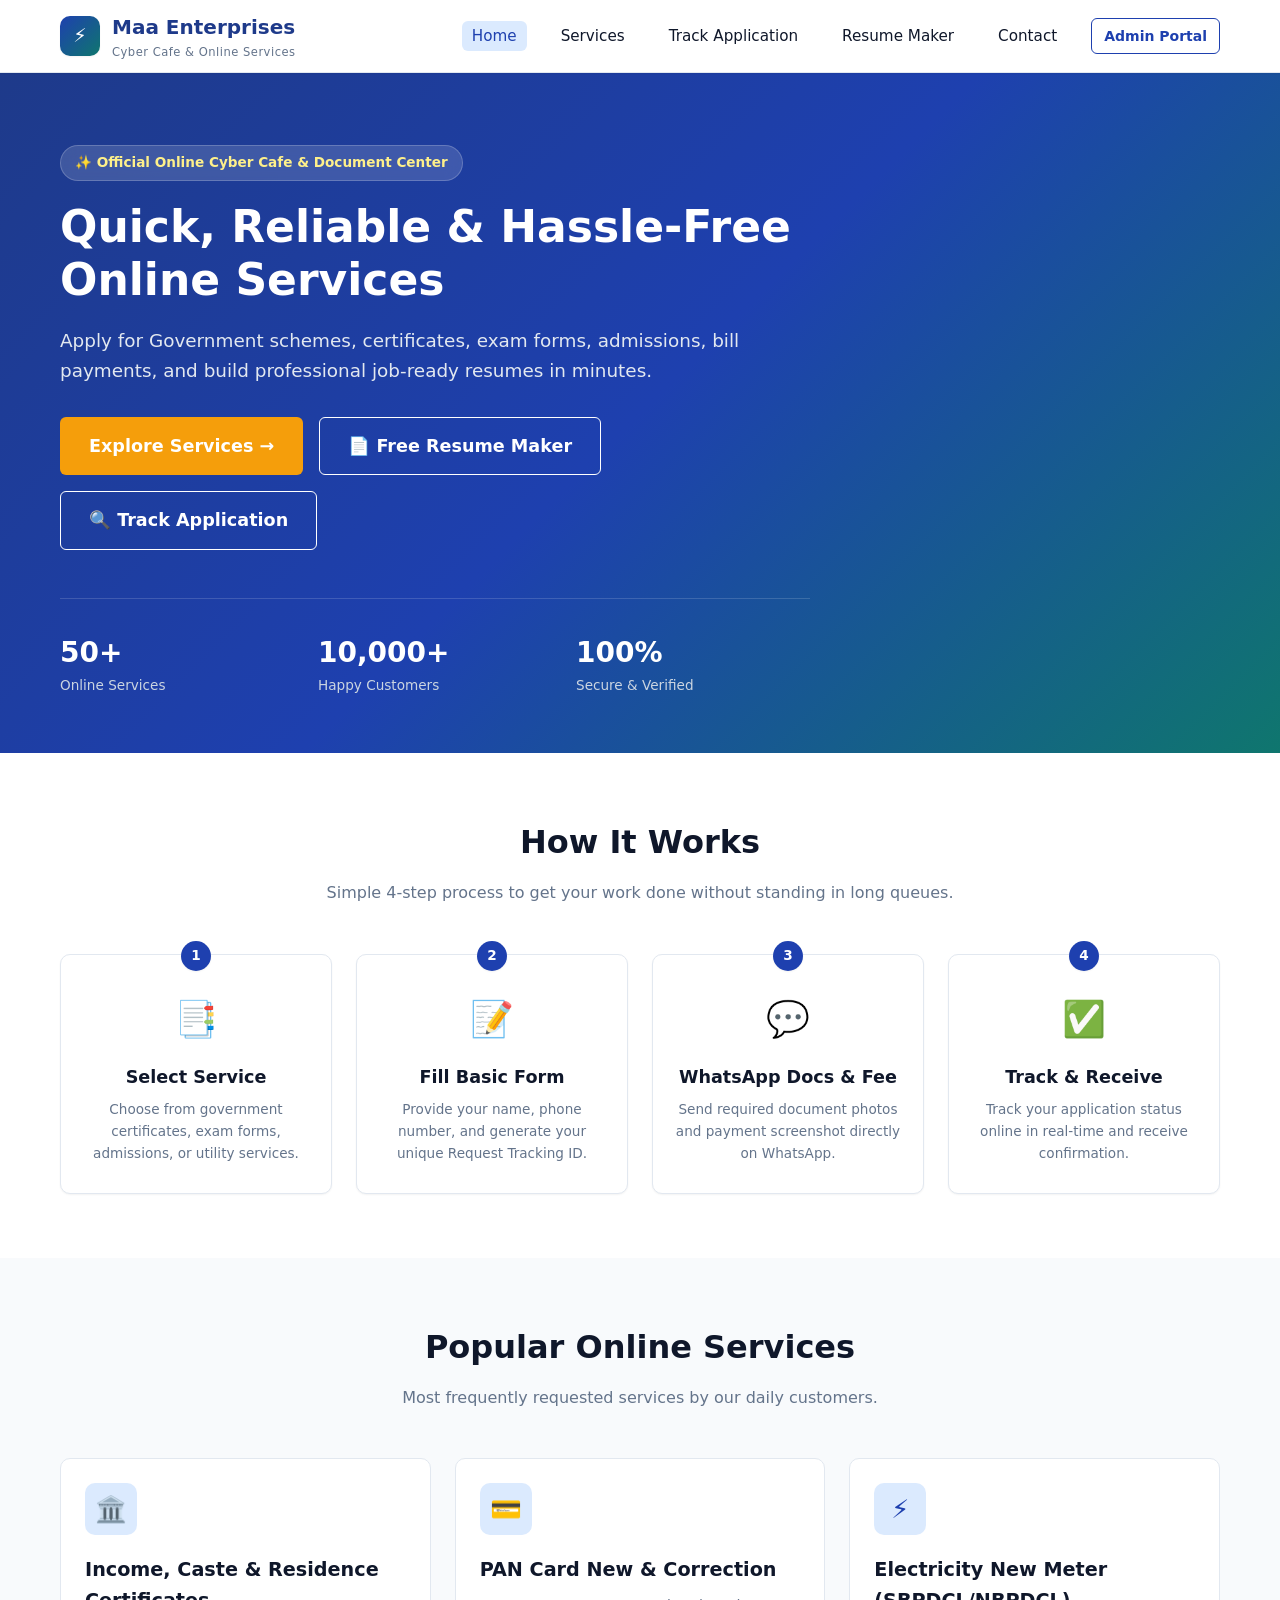
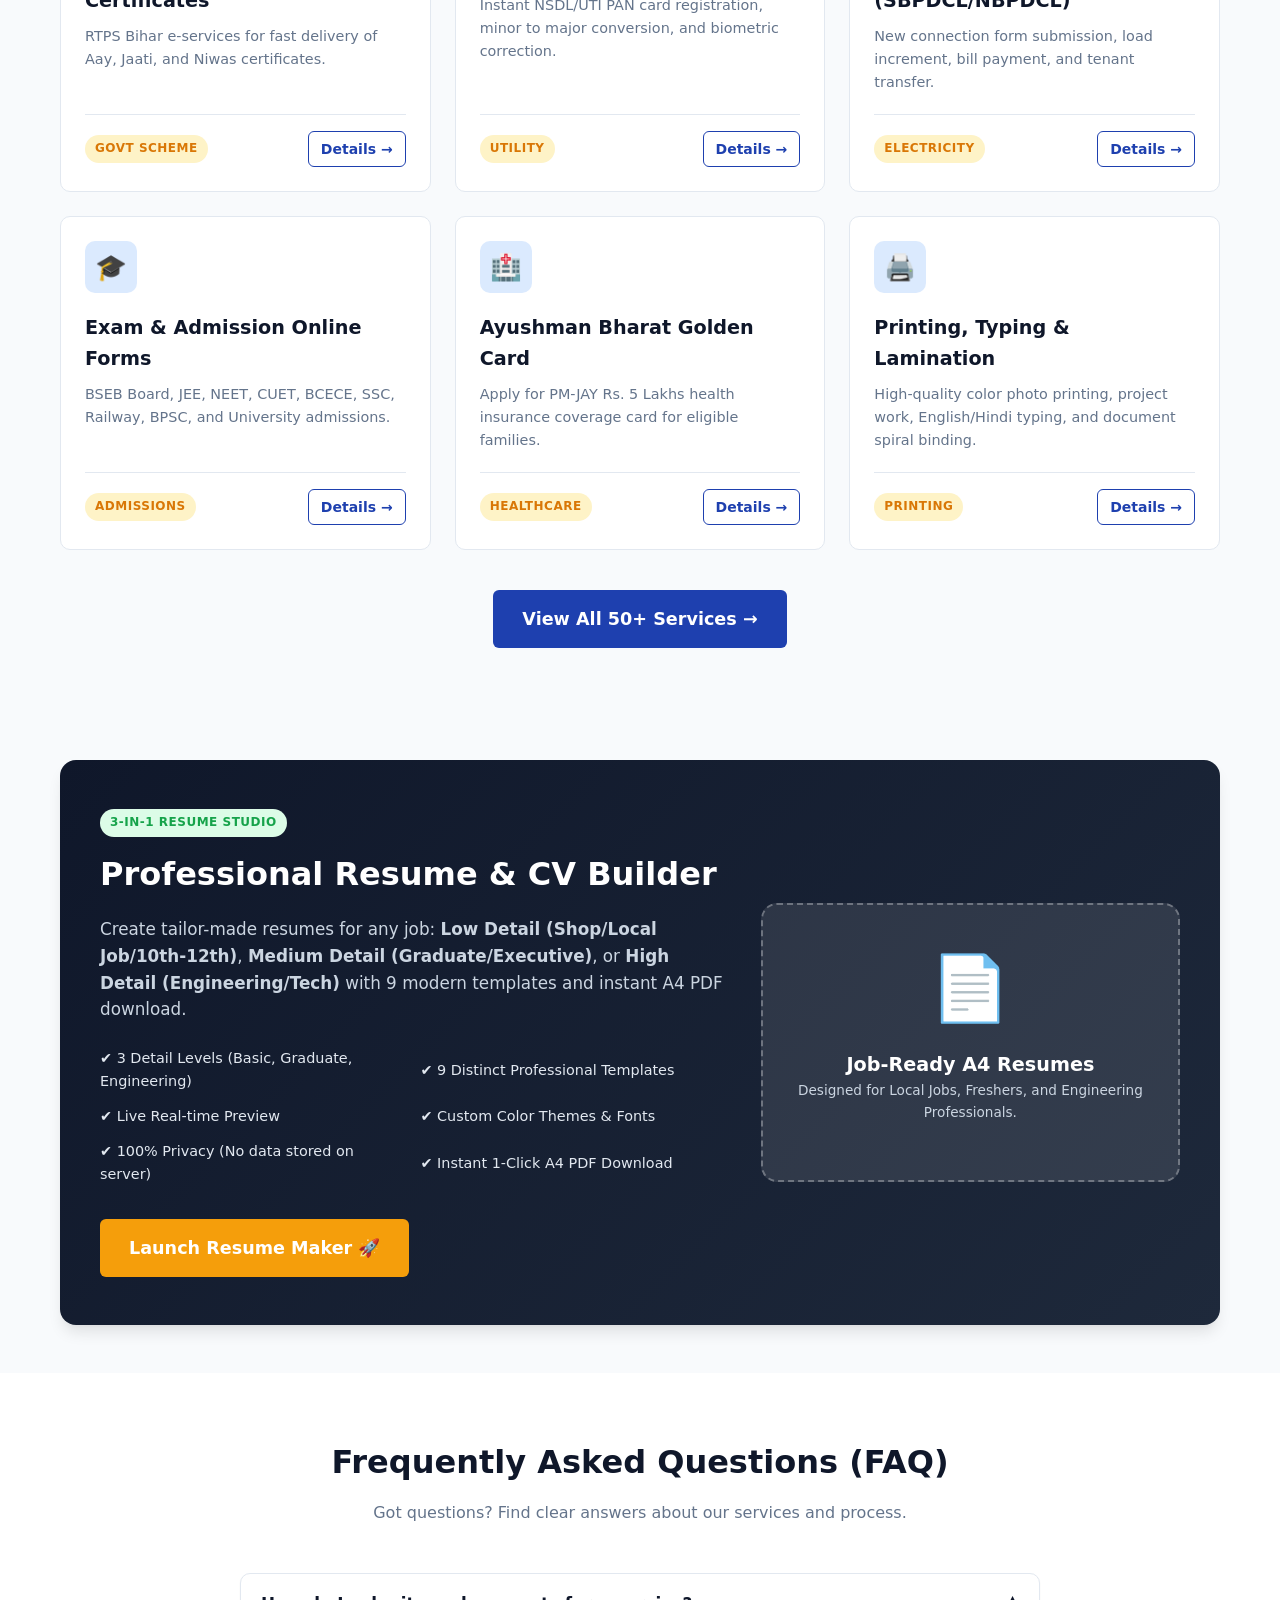
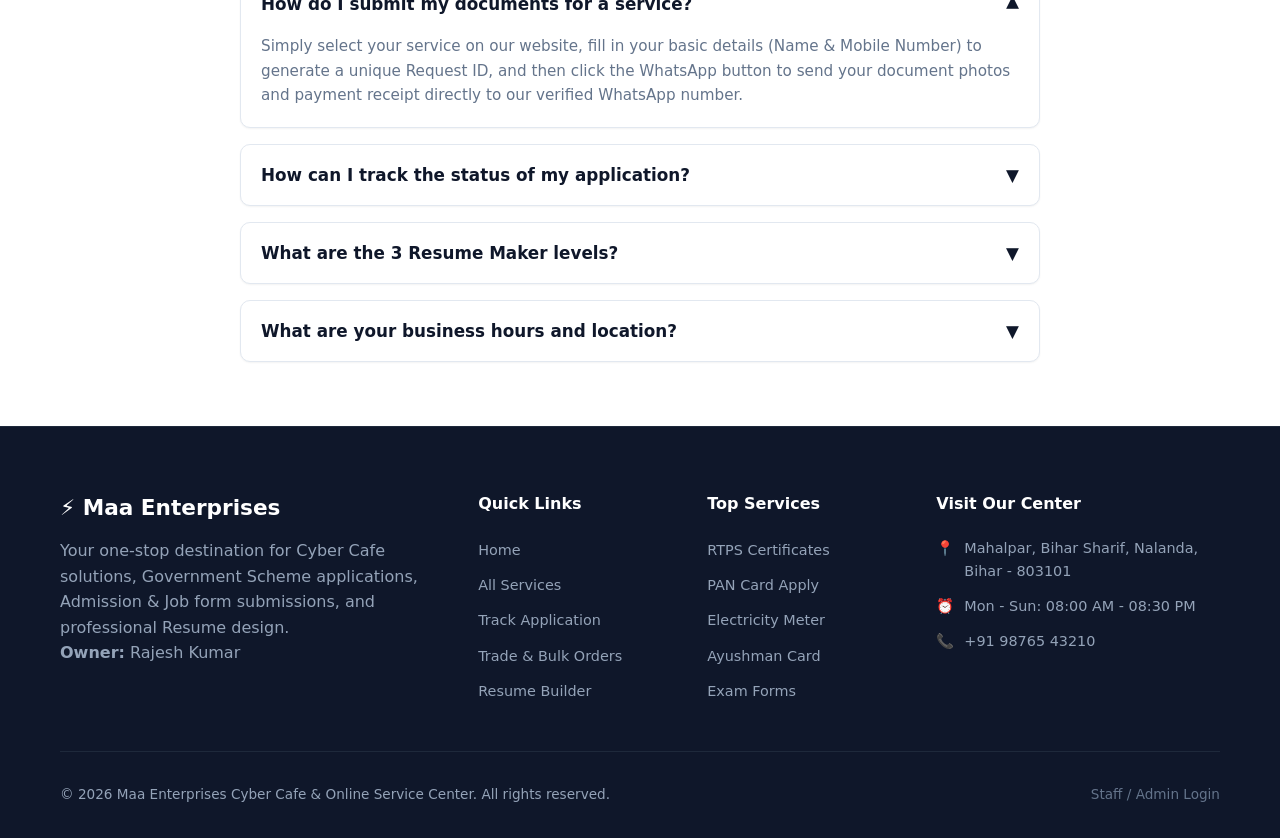
==== commit 6f0a8160: "Update index.html" ====
--- a/index.html
+++ b/index.html
@@ -28,7 +28,7 @@
       <ul class="nav-links" id="nav-links">
         <li><a href="index.html" class="nav-link active">Home</a></li>
         <li><a href="services.html" class="nav-link">Services</a></li>
-        <li><a href="track-request.html" class="nav-link">Track Status</a></li>
+        <li><a href="track-request.html" class="nav-link">Track Application</a></li>
         <li><a href="resume-maker.html" class="nav-link">Resume Maker</a></li>
         <li><a href="contact.html" class="nav-link">Contact</a></li>
         <li><a href="login.html" class="btn btn-outline btn-sm">Admin Portal</a></li>
@@ -117,6 +117,7 @@
       </div>
 
       <div class="grid grid-3">
+        <!-- Service Card 1 -->
         <div class="service-card">
           <div class="service-icon-box">🏛️</div>
           <h3>Income, Caste & Residence Certificates</h3>
@@ -127,6 +128,7 @@
           </div>
         </div>
 
+        <!-- Service Card 2 -->
         <div class="service-card">
           <div class="service-icon-box">💳</div>
           <h3>PAN Card New & Correction</h3>
@@ -137,6 +139,7 @@
           </div>
         </div>
 
+        <!-- Service Card 3 -->
         <div class="service-card">
           <div class="service-icon-box">⚡</div>
           <h3>Electricity New Meter (SBPDCL/NBPDCL)</h3>
@@ -147,6 +150,7 @@
           </div>
         </div>
 
+        <!-- Service Card 4 -->
         <div class="service-card">
           <div class="service-icon-box">🎓</div>
           <h3>Exam & Admission Online Forms</h3>
@@ -157,16 +161,18 @@
           </div>
         </div>
 
+        <!-- Service Card 5 -->
         <div class="service-card">
           <div class="service-icon-box">🏥</div>
           <h3>Ayushman Bharat Golden Card</h3>
-          <p>Apply for PM-JAY health insurance coverage card for eligible families.</p>
+          <p>Apply for PM-JAY Rs. 5 Lakhs health insurance coverage card for eligible families.</p>
           <div class="service-card-footer">
             <span class="badge badge-pending">Healthcare</span>
             <a href="service-details.html?id=ayushman-card" class="btn btn-outline btn-sm">Details →</a>
           </div>
         </div>
 
+        <!-- Service Card 6 -->
         <div class="service-card">
           <div class="service-icon-box">🖨️</div>
           <h3>Printing, Typing & Lamination</h3>
@@ -188,14 +194,15 @@
   <section class="container">
     <div class="resume-banner">
       <div>
-        <span class="badge badge-completed" style="margin-bottom: 12px;">Free Online Tool</span>
+        <span class="badge badge-completed" style="margin-bottom: 12px;">3-in-1 Resume Studio</span>
         <h3>Professional Resume & CV Builder</h3>
-        <p>Create an industry-standard, ATS-friendly resume in minutes. Choose from 9 modern templates, customize color schemes, and download as crisp A4 PDF immediately.</p>
+        <p>Create tailor-made resumes for any job: <strong>Low Detail (Shop/Local Job/10th-12th)</strong>, <strong>Medium Detail (Graduate/Executive)</strong>, or <strong>High Detail (Engineering/Tech)</strong> with 9 modern templates and instant A4 PDF download.</p>
         
         <ul class="resume-features-list">
-          <li>✔ 3 Modes: Low, Medium & High Detail</li>
+          <li>✔ 3 Detail Levels (Basic, Graduate, Engineering)</li>
           <li>✔ 9 Distinct Professional Templates</li>
           <li>✔ Live Real-time Preview</li>
+          <li>✔ Custom Color Themes & Fonts</li>
           <li>✔ 100% Privacy (No data stored on server)</li>
           <li>✔ Instant 1-Click A4 PDF Download</li>
         </ul>
@@ -206,7 +213,7 @@
         <div style="background: rgba(255,255,255,0.1); border: 2px dashed rgba(255,255,255,0.3); border-radius: var(--radius-lg); padding: 2rem; text-align: center;">
           <div style="font-size: 4rem; margin-bottom: 10px;">📄</div>
           <h4 style="color: #ffffff; font-size: 1.2rem;">Job-Ready A4 Resumes</h4>
-          <p style="color: #cbd5e1; font-size: 0.85rem;">Designed for Freshers, Students, and Experienced Professionals.</p>
+          <p style="color: #cbd5e1; font-size: 0.85rem;">Designed for Local Jobs, Freshers, and Engineering Professionals.</p>
         </div>
       </div>
     </div>
@@ -237,17 +244,27 @@
             <span class="faq-icon">▼</span>
           </button>
           <div class="faq-answer">
-            Go to the <strong>Track Status</strong> page from the top navigation bar, enter your Request ID (e.g. MAA-123456) and your 10-digit mobile number. You will see real-time updates (Pending, Processing, Completed, or Rejected).
+            Go to the <strong>Track Application</strong> page from the top navigation bar, enter your Request ID (e.g. MAA-123456) and your 10-digit mobile number. You will see real-time updates (Pending, Processing, Completed, or Rejected).
           </div>
         </div>
 
         <div class="faq-item">
           <button class="faq-question">
-            <span>Is the Resume Maker completely free to use?</span>
+            <span>What are the 3 Resume Maker levels?</span>
             <span class="faq-icon">▼</span>
           </button>
           <div class="faq-answer">
-            Yes! Our Resume Maker is 100% free and client-side secure. You can build, customize colors, and download your resume PDF instantly without creating any account.
+            Our Resume Maker provides: (1) <strong>Low Detail</strong> for local store/helper/10th-12th jobs, (2) <strong>Medium Detail</strong> for general graduates and office roles, and (3) <strong>High Detail</strong> for engineers and software professionals.
+          </div>
+        </div>
+
+        <div class="faq-item">
+          <button class="faq-question">
+            <span>What are your business hours and location?</span>
+            <span class="faq-icon">▼</span>
+          </button>
+          <div class="faq-answer">
+            We are located at <strong>Mahalpar, Bihar Sharif, Nalanda, Bihar</strong>. Our center is open Monday through Sunday from 08:00 AM to 08:30 PM.
           </div>
         </div>
       </div>
@@ -260,7 +277,7 @@
       <div class="footer-grid">
         <div class="footer-brand">
           <h3>⚡ Maa Enterprises</h3>
-          <p>Your one-stop destination for Cyber Cafe solutions, Government Scheme applications, Admission forms, and professional Resume design.</p>
+          <p>Your one-stop destination for Cyber Cafe solutions, Government Scheme applications, Admission & Job form submissions, and professional Resume design.</p>
           <p><strong>Owner:</strong> Rajesh Kumar</p>
         </div>
 
@@ -270,6 +287,7 @@
             <li><a href="index.html">Home</a></li>
             <li><a href="services.html">All Services</a></li>
             <li><a href="track-request.html">Track Application</a></li>
+            <li><a href="trade-request.html">Trade & Bulk Orders</a></li>
             <li><a href="resume-maker.html">Resume Builder</a></li>
           </ul>
         </div>
@@ -280,6 +298,7 @@
             <li><a href="service-details.html?id=rtps-cert">RTPS Certificates</a></li>
             <li><a href="service-details.html?id=pan-card">PAN Card Apply</a></li>
             <li><a href="service-details.html?id=electricity-meter">Electricity Meter</a></li>
+            <li><a href="service-details.html?id=ayushman-card">Ayushman Card</a></li>
             <li><a href="service-details.html?id=exam-forms">Exam Forms</a></li>
           </ul>
         </div>
@@ -312,3 +331,4 @@
   <script type="module" src="js/app.js"></script>
 </body>
 </html>
+
